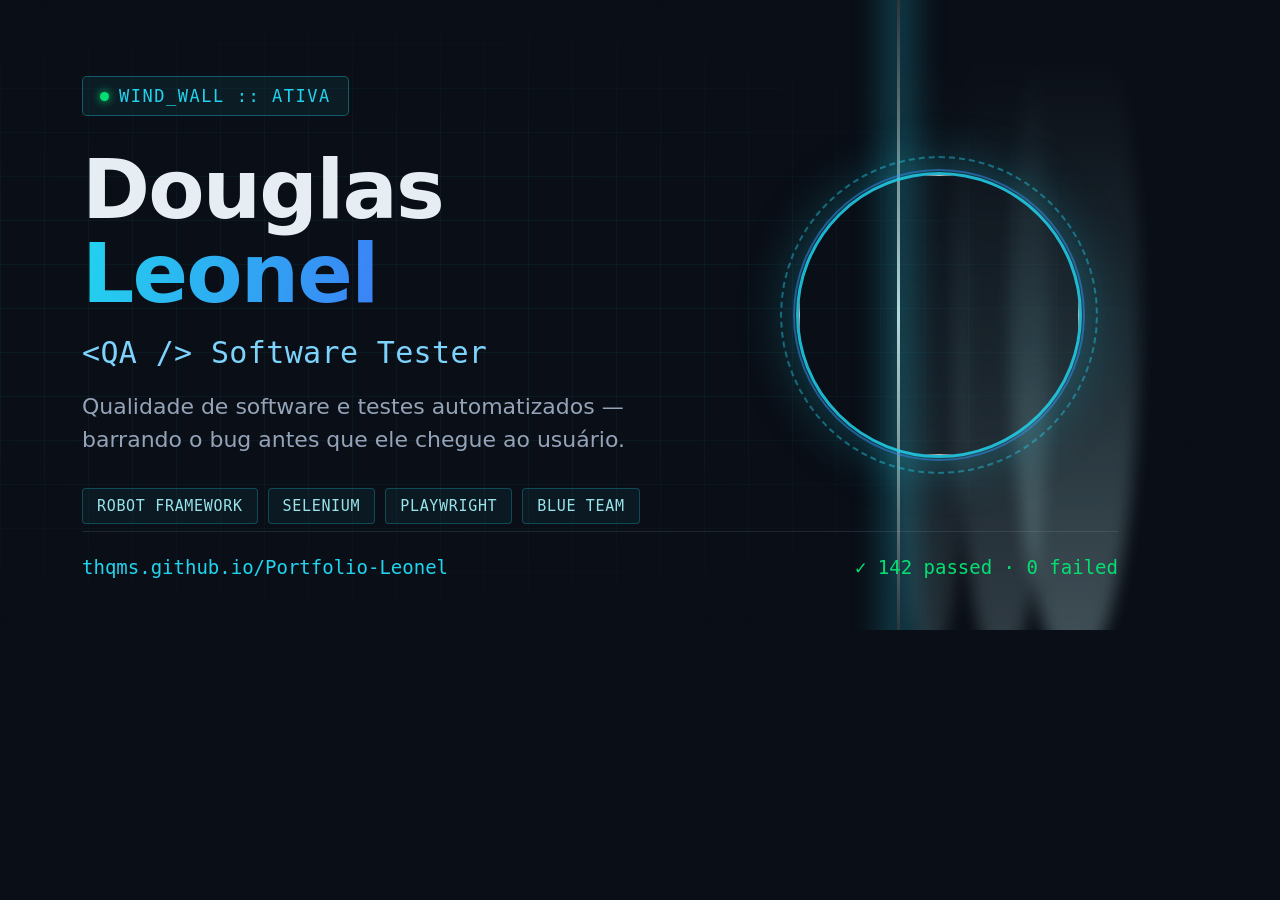
==== tools/og-card.html @ b33f5603 "Adiciona card OpenGraph (1200x630) no tema Wind Wall e as meta tags de imagem" ====
<!-- Fonte do card OpenGraph (1200x630). Para regerar:
     chrome --headless=new --disable-gpu --hide-scrollbars --force-device-scale-factor=1 \n            --window-size=1200,630 --screenshot=assets/og-card.png tools/og-card.html
     (os caminhos de fonte/foto abaixo sao absolutos; ajuste se mover o projeto) -->
<!DOCTYPE html>
<html lang="pt-BR">
<head>
<meta charset="utf-8"/>
<style>
  @font-face {
    font-family: "GeistMono";
    src: url("file:///C:/Users/thque/Documents/Leonel-Portfolio/assets/fonts/s.p_2.woff2") format("woff2");
    font-display: block;
  }
  @font-face {
    font-family: "GeistSans";
    src: url("file:///C:/Users/thque/Documents/Leonel-Portfolio/assets/fonts/s.p.woff2") format("woff2");
    font-display: block;
  }
  * { margin: 0; padding: 0; box-sizing: border-box; }
  body {
    width: 1200px; height: 630px; overflow: hidden;
    background: #0a0e16;
    font-family: "GeistSans", "Segoe UI", system-ui, sans-serif;
    color: #e6edf3;
    position: relative;
  }
  /* grid backdrop */
  .grid {
    position: absolute; inset: 0;
    background-image:
      linear-gradient(rgba(34,211,238,0.055) 1px, transparent 1px),
      linear-gradient(90deg, rgba(34,211,238,0.055) 1px, transparent 1px);
    background-size: 44px 44px;
    mask-image: radial-gradient(ellipse at 30% 50%, #000 35%, transparent 78%);
  }
  /* wind wall — veils of air on the right */
  .wall { position: absolute; right: 0; top: 0; bottom: 0; width: 560px; overflow: hidden; }
  .veil {
    position: absolute; top: -6%; height: 112%; width: 130px;
    background: linear-gradient(to top, rgba(207,250,254,0.34), rgba(165,243,252,0.16) 45%, transparent 88%);
    filter: blur(8px);
    border-radius: 50%;
  }
  .glow {
    position: absolute; right: 300px; top: -12%; height: 124%; width: 3px;
    background: linear-gradient(to bottom, transparent, rgba(207,250,254,0.85) 50%, transparent);
    box-shadow: 0 0 34px 9px rgba(34,211,238,0.4);
  }
  .content { position: relative; padding: 76px 0 0 82px; width: 720px; }
  .tag {
    display: inline-flex; align-items: center; gap: 10px;
    font-family: "GeistMono", ui-monospace, Consolas, monospace;
    font-size: 17px; letter-spacing: 0.09em; color: #22d3ee;
    border: 1px solid rgba(34,211,238,0.35); background: rgba(34,211,238,0.07);
    padding: 9px 17px; border-radius: 5px;
  }
  .dot { width: 9px; height: 9px; border-radius: 50%; background: #05df72; box-shadow: 0 0 9px #05df72; }
  h1 { font-size: 82px; font-weight: 800; letter-spacing: -0.022em; margin-top: 32px; line-height: 1.02; }
  h1 .accent { background: linear-gradient(100deg, #22d3ee, #3b82f6); -webkit-background-clip: text; background-clip: text; color: transparent; }
  .role {
    font-family: "GeistMono", ui-monospace, Consolas, monospace;
    font-size: 30px; color: #7dd3fc; margin-top: 20px; letter-spacing: 0.012em;
  }
  .desc { font-size: 22px; color: #94a3b8; margin-top: 20px; line-height: 1.5; max-width: 640px; }
  .chips { display: flex; gap: 10px; margin-top: 32px; flex-wrap: nowrap; }
  .chip {
    font-family: "GeistMono", ui-monospace, Consolas, monospace;
    font-size: 15px; color: rgba(165,243,252,0.92);
    border: 1px solid rgba(34,211,238,0.26); background: rgba(34,211,238,0.06);
    padding: 8px 14px; border-radius: 4px; letter-spacing: 0.045em;
  }
  /* portrait */
  .photo-wrap { position: absolute; right: 118px; top: 172px; width: 286px; height: 286px; }
  .ring-a {
    position: absolute; inset: -16px; border-radius: 50%;
    border: 2px dashed rgba(34,211,238,0.42);
  }
  .ring-b {
    position: absolute; inset: -3px; border-radius: 50%;
    border: 2px solid rgba(59,130,246,0.5);
  }
  .photo {
    position: absolute; inset: 0; border-radius: 50%; overflow: hidden;
    border: 3px solid rgba(34,211,238,0.85);
    box-shadow: 0 0 56px rgba(34,211,238,0.34);
  }
  .photo img { width: 100%; height: 100%; object-fit: cover; object-position: 50% 18%; }
  /* footer bar */
  .foot {
    position: absolute; left: 82px; right: 82px; bottom: 52px;
    display: flex; align-items: center; justify-content: space-between;
    font-family: "GeistMono", ui-monospace, Consolas, monospace; font-size: 19px;
    padding-top: 24px; border-top: 1px solid rgba(148,163,184,0.16);
  }
  .foot .url { color: #22d3ee; }
  .foot .pass { color: #05df72; }
</style>
</head>
<body>
  <div class="grid"></div>

  <div class="wall">
    <div class="veil" style="right: 60px;  opacity: 0.85;"></div>
    <div class="veil" style="right: 150px; opacity: 0.6; width: 96px;"></div>
    <div class="veil" style="right: 232px; opacity: 0.42; width: 76px;"></div>
    <div class="glow"></div>
  </div>

  <div class="content">
    <div class="tag"><span class="dot"></span>WIND_WALL :: ATIVA</div>
    <h1>Douglas <span class="accent">Leonel</span></h1>
    <div class="role">&lt;QA /&gt; Software Tester</div>
    <div class="desc">Qualidade de software e testes automatizados — barrando o bug antes que ele chegue ao usuário.</div>
    <div class="chips">
      <span class="chip">ROBOT FRAMEWORK</span>
      <span class="chip">SELENIUM</span>
      <span class="chip">PLAYWRIGHT</span>
      <span class="chip">BLUE TEAM</span>
    </div>
  </div>

  <div class="photo-wrap">
    <div class="ring-a"></div>
    <div class="ring-b"></div>
    <div class="photo">
      <img src="file:///C:/Users/thque/Documents/Leonel-Portfolio/assets/images/foto_leonel.jpg" alt=""/>
    </div>
  </div>

  <div class="foot">
    <span class="url">thqms.github.io/Portfolio-Leonel</span>
    <span class="pass">✓ 142 passed · 0 failed</span>
  </div>
</body>
</html>
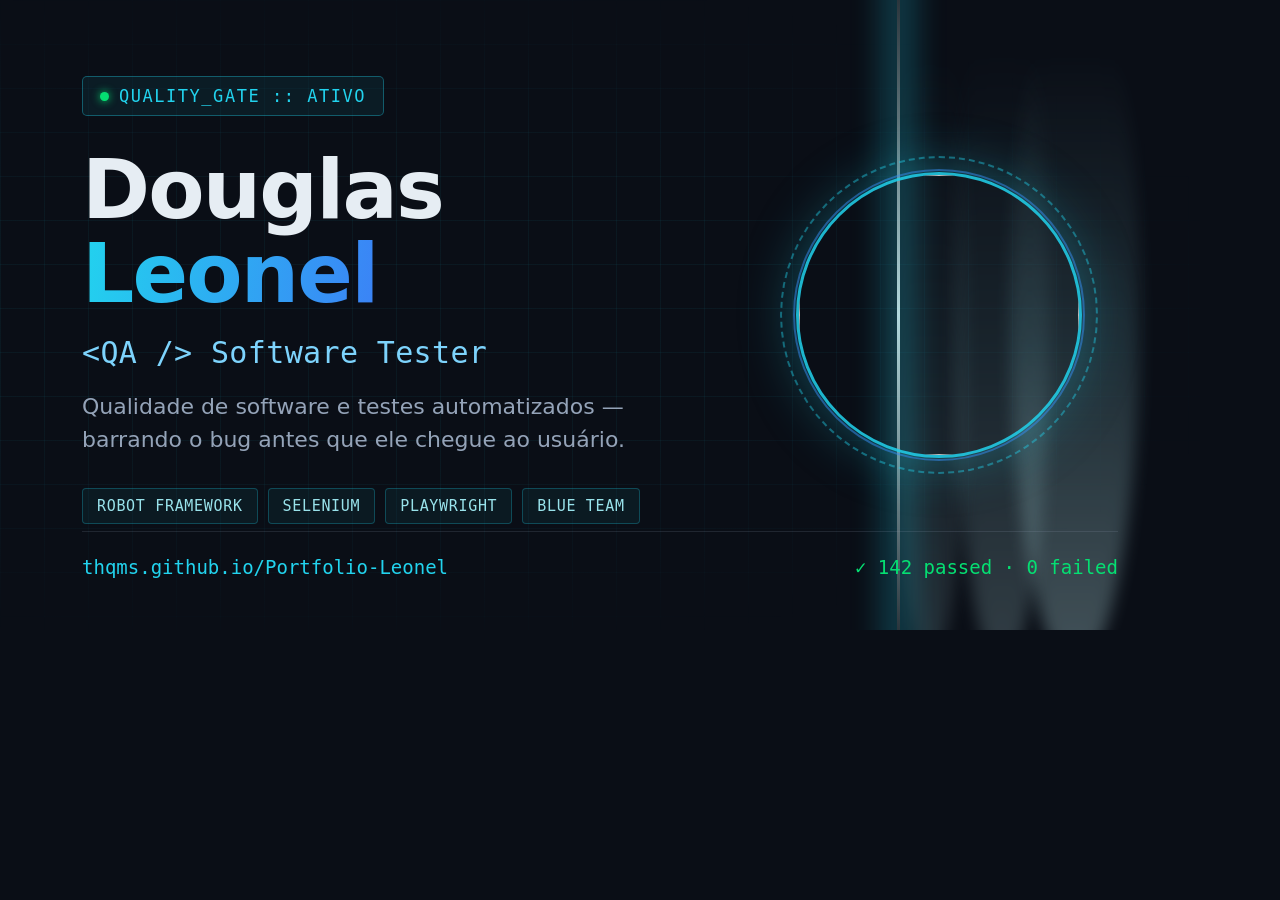
==== commit 0842295f: "Remove a parede de vento e renomeia o tema para quality gate Os erros continuam entrando e sendo bar" ====
--- a/tools/og-card.html
+++ b/tools/og-card.html
@@ -107,7 +107,7 @@
   </div>
 
   <div class="content">
-    <div class="tag"><span class="dot"></span>WIND_WALL :: ATIVA</div>
+    <div class="tag"><span class="dot"></span>QUALITY_GATE :: ATIVO</div>
     <h1>Douglas <span class="accent">Leonel</span></h1>
     <div class="role">&lt;QA /&gt; Software Tester</div>
     <div class="desc">Qualidade de software e testes automatizados — barrando o bug antes que ele chegue ao usuário.</div>
